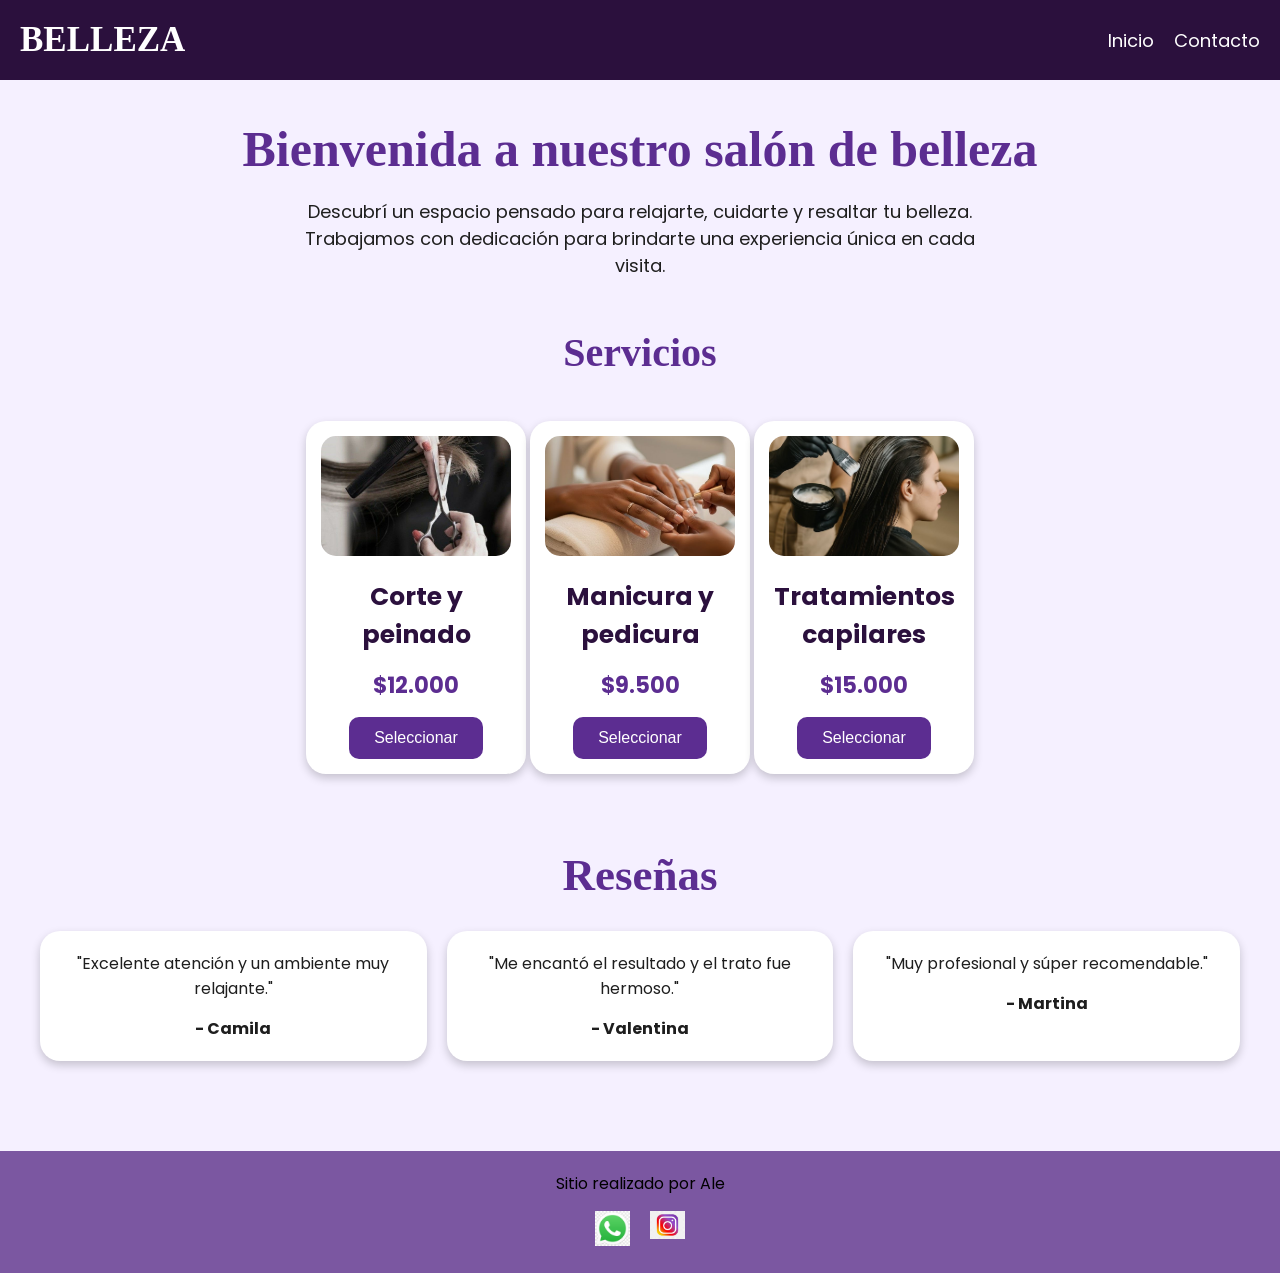
==== index.html @ dc285491 "Add files via upload" ====
<!DOCTYPE html>
<html lang="es">

<head>
    <meta charset="UTF-8">
    <meta name="viewport" content="width=device-width, initial-scale=1.0">

    <!-- GOOGLE FONTS -->
    <link href="https://fonts.googleapis.com/css2?family=Poppins&display=swap" rel="stylesheet">

    <!-- CSS -->
    <link rel="stylesheet" href="css/styles.css">

    <title>Salón de Belleza</title>
</head>

<body>

    <!-- HEADER -->
    <header>

        <div class="div-logo">
            <a href="./index.html" class="logo">BELLEZA</a>
        </div>

        <!-- NAV -->
        <nav class="header-nav">
            <ul>
                <li><a href="./index.html">Inicio</a></li>
                <li><a href="./pages/contacto.html">Contacto</a></li>
            </ul>
        </nav>

    </header>

    <!-- MAIN -->
    <main>


        <h1 class="titulo-home">
            Bienvenida a nuestro salón de belleza
        </h1>

        <p class="parrafo">
            Descubrí un espacio pensado para relajarte, cuidarte y resaltar tu belleza.
            Trabajamos con dedicación para brindarte una experiencia única en cada visita.
        </p>

        <!-- SERVICIOS -->
        <section class="servicios">

            <h2>Servicios</h2>

            <!-- CARD 1 -->
            <div class="card-servicio">

                <img src="img/corte.jpg" alt="Corte y peinado">

                <h3>Corte y peinado</h3>

                <p>$12.000</p>

                <button>Seleccionar</button>

            </div>

            <!-- CARD 2 -->
            <div class="card-servicio">

                <img src="img/manicura.jpg" alt="Manicura y pedicura">

                <h3>Manicura y pedicura</h3>

                <p>$9.500</p>

                <button>Seleccionar</button>

            </div>

            <!-- CARD 3 -->
            <div class="card-servicio">

                <img src="img/capilar.jpg" alt="Tratamientos capilares">

                <h3>Tratamientos capilares</h3>

                <p>$15.000</p>

                <button>Seleccionar</button>

            </div>

        </section>
        <!-- RESEÑAS -->

<section class="resenas">

    <h2>Reseñas</h2>

    <div class="grid-resenas">

        <div class="resena">
            <p>"Excelente atención y un ambiente muy relajante."</p>
            <h4>- Camila</h4>
        </div>

        <div class="resena">
            <p>"Me encantó el resultado y el trato fue hermoso."</p>
            <h4>- Valentina</h4>
        </div>

        <div class="resena">
            <p>"Muy profesional y súper recomendable."</p>
            <h4>- Martina</h4>
        </div>

    </div>

</section>

    </main>

    <!-- FOOTER -->
    <footer>

        <p>Sitio realizado por Ale</p>

        <nav>
            <ul class="footer-list">

                <li>
                    <img src="img/whatsapp.png" alt="logo-whatsapp">
                </li>

                <li>
                    <img src="img/instagram.png" alt="logo-instagram">
                </li>

            </ul>
        </nav>

    </footer>

</body>

</html>
---- css/styles.css ----
/* RESET */

*{
    margin: 0;
    padding: 0;
    box-sizing: border-box;
}

/* BODY */

body{
    font-family: 'Poppins', sans-serif;
    background-color: #f5f0ff;
    color: #1e1e1e;
}

/* HEADER */

header{
    background-color: #2b103d;
    display: flex;
    justify-content: space-between;
    align-items: center;
    padding: 20px;
}

.logo{
    color: white;
    text-decoration: none;
    font-size: 35px;
    font-family: cursive;
    font-weight: bold;
}

/* NAV */

.header-nav ul{
    display: flex;
    gap: 20px;
    list-style: none;
}

.header-nav a{
    text-decoration: none;
    color: white;
    font-size: 18px;
    transition: 0.3s;
}

.header-nav a:hover{
    color: #d7b8ff;
}

/* MAIN */

main{
    padding: 40px;
    text-align: center;
}

.titulo-home{
    font-size: 50px;
    color: #5c2d91;
    margin-bottom: 20px;
    font-family: cursive;
}

.parrafo{
    max-width: 700px;
    margin: auto;
    margin-bottom: 50px;
    font-size: 18px;
}

/* SERVICIOS */

.servicios h2{
    font-size: 40px;
    color: #5c2d91;
    margin-bottom: 30px;
    font-family: cursive;
}

.card-servicio{
    background-color: white;
    width: 220px;
    display: inline-block;
    margin: 15px auto;
    padding: 15px;
    border-radius: 20px;
    box-shadow: 0px 4px 10px rgba(0,0,0,0.2);
    vertical-align: top;
}

.card-servicio img{
    width: 100%;
    height: 120px;
    object-fit: cover;
    border-radius: 15px;
}

.card-servicio h3{
    margin-top: 15px;
    color: #2b103d;
    font-size: 25px;
}

.card-servicio p{
    margin: 15px 0;
    font-size: 22px;
    color: #5c2d91;
    font-weight: bold;
}

.card-servicio button{
    background-color: #5c2d91;
    color: white;
    border: none;
    padding: 12px 25px;
    border-radius: 10px;
    cursor: pointer;
    font-size: 16px;
    transition: 0.3s;
}

.card-servicio button:hover{
    background-color: #2b103d;
}

/* RESEÑAS */

.resenas{
    margin-top: 60px;
    text-align: center;
}

.resenas h2{
    font-size: 45px;
    color: #5c2d91;
    margin-bottom: 30px;
    font-family: cursive;
}

.grid-resenas{
    display: grid;
    grid-template-columns: repeat(3, 1fr);
    gap: 20px;
}

.resena{
    background-color: white;
    padding: 20px;
    border-radius: 20px;
    box-shadow: 0px 4px 10px rgba(0,0,0,0.2);
}

.resena p{
    margin-bottom: 15px;
}

/* CONTACTO */

.contacto{
    text-align: center;
    padding: 20px;
}

.contacto h1{
    color : #2b103d;
    font-size: 50px;
    margin-bottom: 30px;
    font-family: 'Dancing Script', cursive;
}

.contacto form{
    background-color: white;
    max-width: 500px;
    margin: auto;
    padding: 30px;
    border-radius: 20px;
    box-shadow: 0px 4px 10px rgba(0,0,0,0.2);
}

.contacto input,
.contacto textarea{
    width: 100%;
    margin-bottom: 20px;
    padding: 12px;
    border: 1px solid #ccc;
    border-radius: 10px;
    font-family: 'Poppins', sans-serif;
}

.contacto textarea{
    height: 120px;
    resize: none;
}

.contacto button{
    background-color: #7b57a1;
    color: black;
    border: none;
    padding: 12px 25px;
    border-radius: 10px;
    cursor: pointer;
    font-size: 16px;
    transition: 0.3s;
}

.contacto button:hover{
    background-color: black;
    color: white;
}

/* FOOTER (UNO SOLO) */

footer{
    background-color: #7b57a1;
    color: black;
    text-align: center;
    padding: 20px;
    margin-top: 50px;
}

.footer-list{
    display: flex;
    justify-content: center;
    gap: 20px;
    list-style: none;
    margin-top: 15px;
}

.footer-list img{
    width: 35px;
}

/* RESPONSIVE */

@media (max-width: 1024px) {

    .grid-resenas {
        grid-template-columns: repeat(2, 1fr);
    }

    .card-servicio {
        width: 45%;
    }
}

@media (max-width: 768px){

    header{
        flex-direction: column;
        gap: 15px;
    }

    .header-nav ul{
        flex-direction: column;
        align-items: center;
    }

    .grid-resenas{
        grid-template-columns: 1fr;
    }

    .card-servicio{
        width: 90%;
    }

    .contacto form{
        width: 90%;
    }
    
    .contacto input,
    .contacto textarea,
    .contacto button{
        font-size: 16px;
    }
}
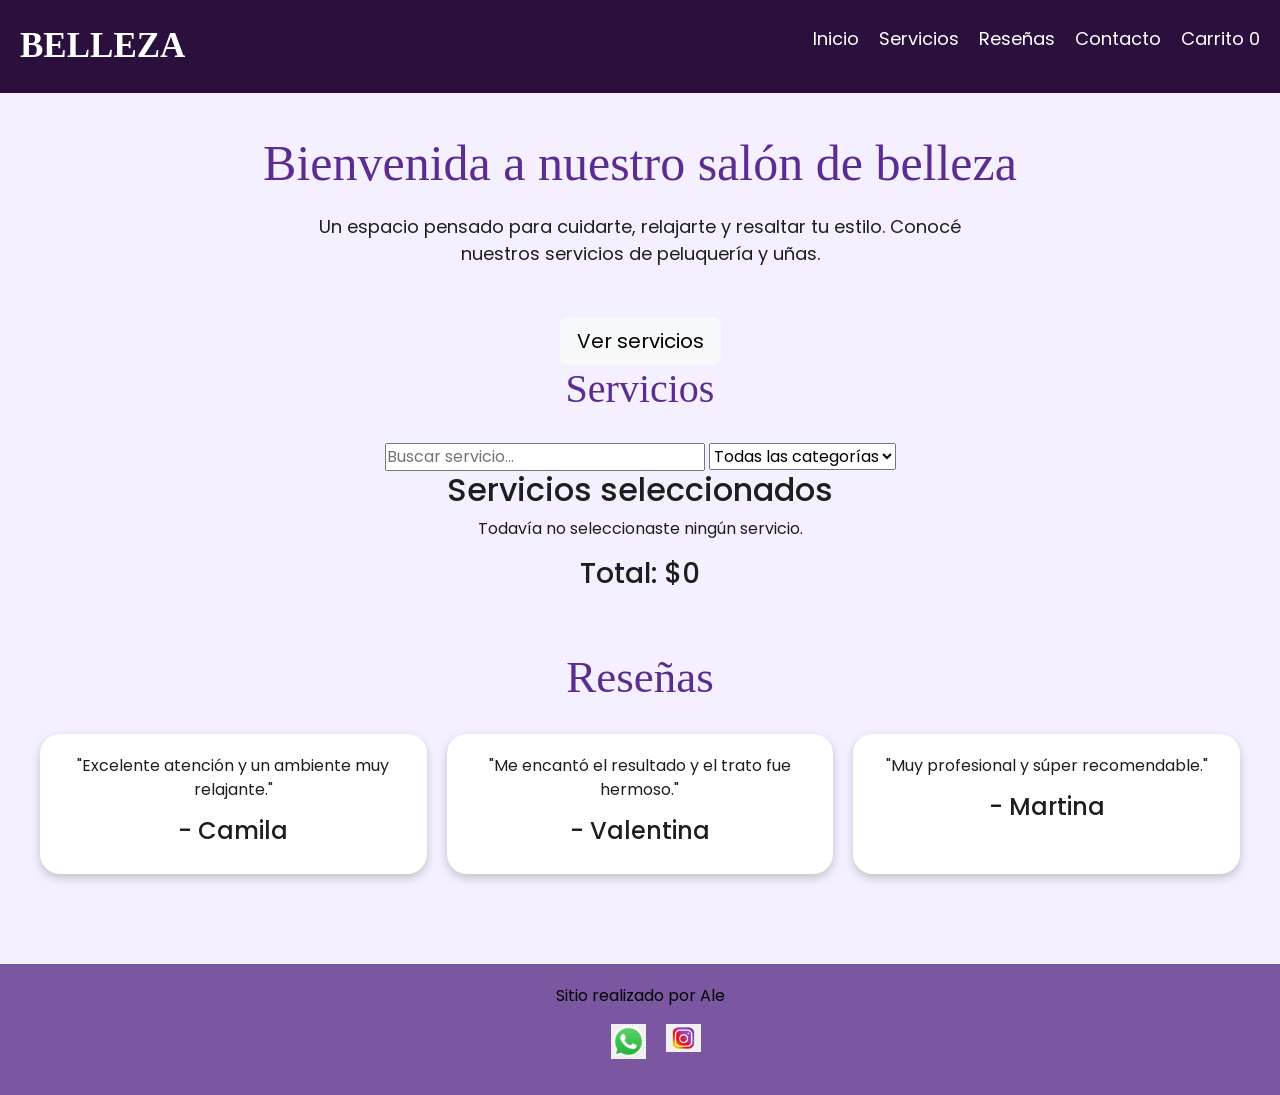
==== commit 846ee61b: "index.html" ====
--- a/index.html
+++ b/index.html
@@ -5,142 +5,130 @@
     <meta charset="UTF-8">
     <meta name="viewport" content="width=device-width, initial-scale=1.0">
 
-    <!-- GOOGLE FONTS -->
-    <link href="https://fonts.googleapis.com/css2?family=Poppins&display=swap" rel="stylesheet">
+    <!-- SEO -->
+    <meta name="description" content="Salón de belleza con servicios de peluquería y uñas.">
+    <meta name="keywords" content="salón de belleza, peluquería, uñas, manicura, peinados">
+    <meta name="author" content="Ale">
+
+    <title>Salón de Belleza</title>
+
+    <!-- Google Fonts -->
+    <link href="https://fonts.googleapis.com/css2?family=Dancing+Script:wght@700&family=Poppins:wght@400;500;600;700&display=swap" rel="stylesheet">
+
+    <!-- Bootstrap -->
+    <link href="https://cdn.jsdelivr.net/npm/bootstrap@5.3.7/dist/css/bootstrap.min.css" rel="stylesheet">
 
     <!-- CSS -->
     <link rel="stylesheet" href="css/styles.css">
-
-    <title>Salón de Belleza</title>
 </head>
 
 <body>
 
-    <!-- HEADER -->
     <header>
-
         <div class="div-logo">
-            <a href="./index.html" class="logo">BELLEZA</a>
+            <a href="#inicio" class="logo">BELLEZA</a>
         </div>
 
-        <!-- NAV -->
         <nav class="header-nav">
             <ul>
-                <li><a href="./index.html">Inicio</a></li>
+                <li><a href="#inicio">Inicio</a></li>
+                <li><a href="#servicios">Servicios</a></li>
+                <li><a href="#resenas">Reseñas</a></li>
                 <li><a href="./pages/contacto.html">Contacto</a></li>
+                <li>
+                    <a href="#carrito">
+                        Carrito <span id="contador-carrito">0</span>
+                    </a>
+                </li>
             </ul>
         </nav>
-
     </header>
 
-    <!-- MAIN -->
-    <main>
+    <main id="inicio">
 
+        <section class="hero">
+            <h1 class="titulo-home">Bienvenida a nuestro salón de belleza</h1>
 
-        <h1 class="titulo-home">
-            Bienvenida a nuestro salón de belleza
-        </h1>
+            <p class="parrafo">
+                Un espacio pensado para cuidarte, relajarte y resaltar tu estilo.
+                Conocé nuestros servicios de peluquería y uñas.
+            </p>
 
-        <p class="parrafo">
-            Descubrí un espacio pensado para relajarte, cuidarte y resaltar tu belleza.
-            Trabajamos con dedicación para brindarte una experiencia única en cada visita.
-        </p>
+            <a href="#servicios" class="btn btn-light btn-lg">Ver servicios</a>
+        </section>
 
-        <!-- SERVICIOS -->
-        <section class="servicios">
-
+        <section class="servicios" id="servicios">
             <h2>Servicios</h2>
 
-            <!-- CARD 1 -->
-            <div class="card-servicio">
+            <div class="filtros">
+                <input type="text" id="buscador" placeholder="Buscar servicio...">
 
-                <img src="img/corte.jpg" alt="Corte y peinado">
-
-                <h3>Corte y peinado</h3>
-
-                <p>$12.000</p>
-
-                <button>Seleccionar</button>
-
+                <select id="filtro-categoria">
+                    <option value="todos">Todas las categorías</option>
+                </select>
             </div>
 
-            <!-- CARD 2 -->
-            <div class="card-servicio">
+            <div id="contenedor-servicios" class="contenedor-servicios">
+                <!-- Los servicios se cargan desde JavaScript -->
+            </div>
+        </section>
 
-                <img src="img/manicura.jpg" alt="Manicura y pedicura">
+        <section class="carrito" id="carrito">
+            <h2>Servicios seleccionados</h2>
 
-                <h3>Manicura y pedicura</h3>
-
-                <p>$9.500</p>
-
-                <button>Seleccionar</button>
-
+            <div id="items-carrito">
+                <p class="carrito-vacio">Todavía no seleccionaste ningún servicio.</p>
             </div>
 
-            <!-- CARD 3 -->
-            <div class="card-servicio">
+            <div class="total-carrito">
+                <h3>Total: $<span id="total-carrito">0</span></h3>
+            </div>
+        </section>
 
-                <img src="img/capilar.jpg" alt="Tratamientos capilares">
+        <section class="resenas" id="resenas">
+            <h2>Reseñas</h2>
 
-                <h3>Tratamientos capilares</h3>
+            <div class="grid-resenas">
+                <article class="resena">
+                    <p>"Excelente atención y un ambiente muy relajante."</p>
+                    <h4>- Camila</h4>
+                </article>
 
-                <p>$15.000</p>
+                <article class="resena">
+                    <p>"Me encantó el resultado y el trato fue hermoso."</p>
+                    <h4>- Valentina</h4>
+                </article>
 
-                <button>Seleccionar</button>
-
+                <article class="resena">
+                    <p>"Muy profesional y súper recomendable."</p>
+                    <h4>- Martina</h4>
+                </article>
             </div>
-
         </section>
-        <!-- RESEÑAS -->
-
-<section class="resenas">
-
-    <h2>Reseñas</h2>
-
-    <div class="grid-resenas">
-
-        <div class="resena">
-            <p>"Excelente atención y un ambiente muy relajante."</p>
-            <h4>- Camila</h4>
-        </div>
-
-        <div class="resena">
-            <p>"Me encantó el resultado y el trato fue hermoso."</p>
-            <h4>- Valentina</h4>
-        </div>
-
-        <div class="resena">
-            <p>"Muy profesional y súper recomendable."</p>
-            <h4>- Martina</h4>
-        </div>
-
-    </div>
-
-</section>
-
     </main>
 
-    <!-- FOOTER -->
     <footer>
-
         <p>Sitio realizado por Ale</p>
 
         <nav>
             <ul class="footer-list">
-
                 <li>
-                    <img src="img/whatsapp.png" alt="logo-whatsapp">
+                    <a href="https://wa.me/" target="_blank">
+                        <img src="img/whatsapp.png" alt="Logo de WhatsApp">
+                    </a>
                 </li>
 
                 <li>
-                    <img src="img/instagram.png" alt="logo-instagram">
+                    <a href="https://www.instagram.com/" target="_blank">
+                        <img src="img/instagram.png" alt="Logo de Instagram">
+                    </a>
                 </li>
-
             </ul>
         </nav>
-
     </footer>
 
+    <script src="https://cdn.jsdelivr.net/npm/bootstrap@5.3.7/dist/js/bootstrap.bundle.min.js"></script>
+    <script src="script.js"></script>
 </body>
 
-</html>+</html>
